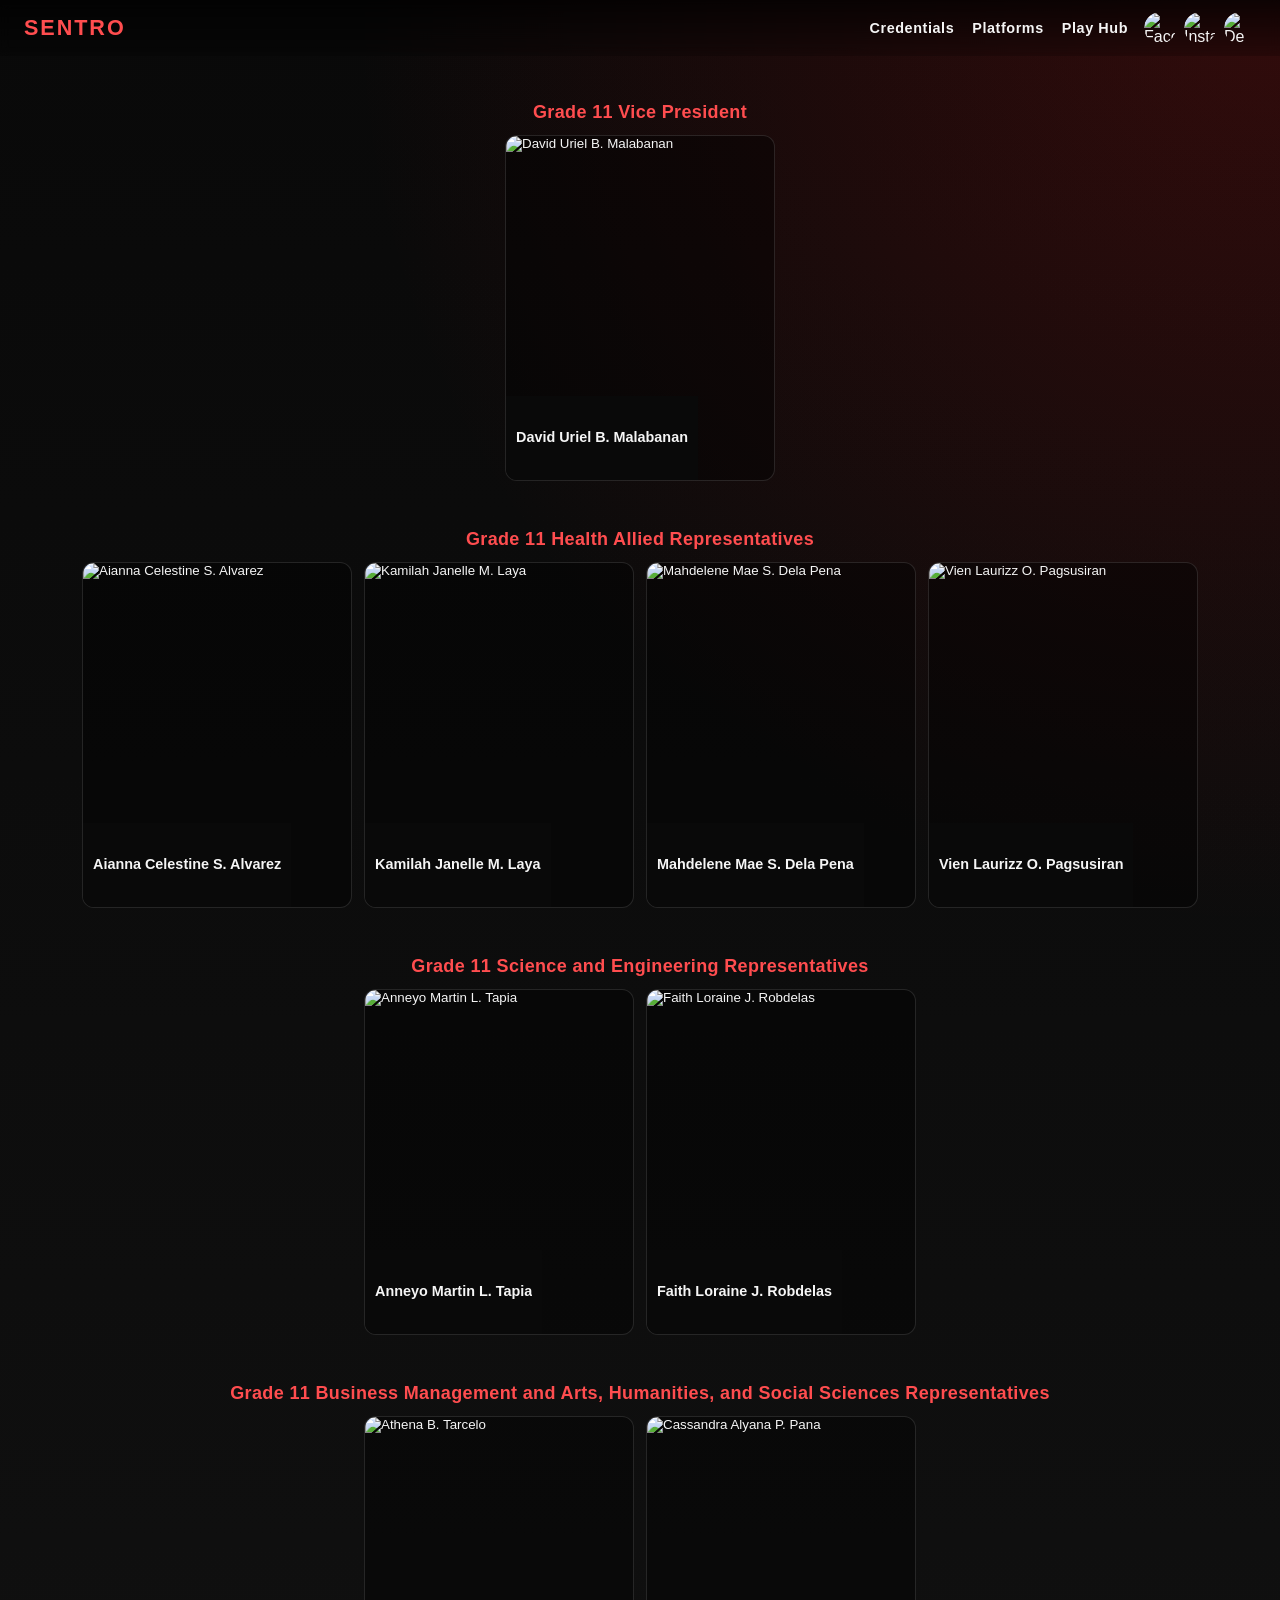
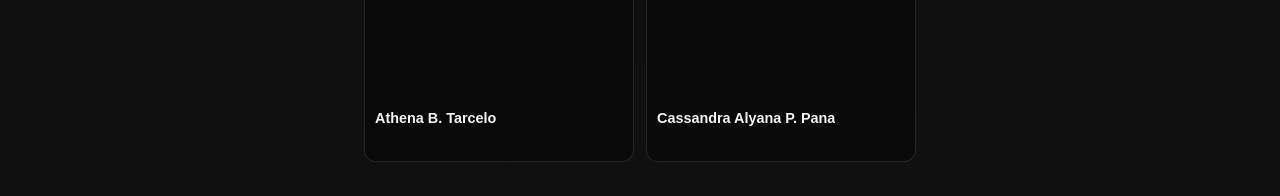
==== party-members.html @ a2cdb46d "Add files via upload" ====
<!DOCTYPE html>
<html lang="en">

<head>
  <meta charset="UTF-8">
  <meta name="viewport" content="width=device-width, initial-scale=1.0">
  <title>SENTRO | Credentials</title>
  <link rel="stylesheet" href="styles.css">
  <style>
    :root {
      --banner-offset: 86px;
    }

    .credentials-page {
      min-height: 100vh;
      box-sizing: border-box;
      padding: calc(var(--banner-offset) + 16px) 18px 34px;
      background:
        radial-gradient(circle at top right, rgba(194, 19, 19, 0.22), transparent 42%),
        linear-gradient(180deg, #090909 0%, #101010 100%);
      color: #f5f5f5;
    }

    .members-shell {
      max-width: 1200px;
      margin: 0 auto;
    }

    .members-groups {
      display: grid;
      gap: 48px;
    }

    .member-group {
      padding: 0;
    }

    .member-group-title {
      margin: 0 0 12px;
      font-size: 18px;
      font-weight: 700;
      color: #ff4d4f;
      letter-spacing: 0.02em;
      text-align: center;
    }

    .member-list {
      display: flex;
      flex-wrap: wrap;
      justify-content: center;
      align-items: stretch;
      gap: 12px;
    }

    .member-card {
      margin: 0;
      width: 270px;
      min-height: 330px;
      padding: 0;
      display: flex;
      flex-direction: column;
      border-radius: 12px;
      overflow: hidden;
      background: rgba(0, 0, 0, 0.4);
      border: 1px solid rgba(255, 255, 255, 0.12);
      color: inherit;
      text-align: left;
      cursor: pointer;
      transition: transform 0.2s ease, border-color 0.2s ease;
    }

    .member-card:hover,
    .member-card:focus-visible {
      transform: translateY(-3px);
      border-color: rgba(255, 77, 79, 0.55);
      outline: none;
    }

    .member-card img {
      display: block;
      width: 100%;
      height: 260px;
      object-fit: cover;
      object-position: center top;
    }

    .member-card figcaption {
      padding: 10px;
      background: rgba(9, 9, 9, 0.9);
      color: #f5f5f5;
      min-height: 64px;
      display: flex;
      align-items: center;
      justify-content: center;
    }

    .member-name {
      margin: 0;
      font-size: 0.9rem;
      font-weight: 700;
      line-height: 1.35;
      text-align: center;
      display: -webkit-box;
      line-clamp: 2;
      -webkit-box-orient: vertical;
      -webkit-line-clamp: 2;
      overflow: hidden;
    }

    .member-modal {
      position: fixed;
      inset: 0;
      z-index: 50;
      display: none;
      align-items: center;
      justify-content: center;
      padding: 16px;
      background: rgba(0, 0, 0, 0.7);
    }

    .member-modal.is-open {
      display: flex;
    }

    .member-modal-content {
      width: min(1120px, 100%);
      max-height: calc(100vh - 32px);
      border-radius: 14px;
      background: #ffffff;
      color: #111827;
      border: 1px solid #e5e7eb;
      box-shadow: 0 24px 48px rgba(0, 0, 0, 0.34);
      overflow: hidden;
      display: flex;
      flex-direction: column;
    }

    .member-modal-header {
      display: flex;
      align-items: center;
      justify-content: space-between;
      gap: 12px;
      padding: 14px 16px;
      border-bottom: 1px solid #e5e7eb;
      background: #fafafa;
    }

    .member-modal-title {
      margin: 0;
      font-size: 1.05rem;
      color: #111827;
    }

    .member-modal-close {
      width: 34px;
      height: 34px;
      border-radius: 999px;
      border: 1px solid #d1d5db;
      background: #ffffff;
      color: #111827;
      cursor: pointer;
      font-size: 1.1rem;
      font-weight: 700;
      line-height: 1;
    }

    .member-modal-body {
      display: grid;
      grid-template-columns: 290px minmax(0, 1fr);
      gap: 18px;
      padding: 18px;
      overflow: hidden;
      min-height: 0;
    }

    .member-modal-aside {
      display: grid;
      gap: 12px;
      align-content: start;
    }

    .member-modal-photo {
      width: 100%;
      border-radius: 10px;
      object-fit: cover;
      object-position: center top;
      aspect-ratio: 3 / 4;
      background: #f3f4f6;
    }

    .member-modal-meta {
      text-align: center;
      display: grid;
      gap: 6px;
    }

    .member-modal-member-name {
      margin: 0;
      color: #ff4d4f;
      font-size: 1.05rem;
      font-weight: 700;
      line-height: 1.3;
    }

    .member-modal-member-role {
      margin: 0;
      color: #575757;
      font-size: 0.95rem;
      font-weight: 400;
      line-height: 1.4;
    }

    .member-modal-main {
      min-width: 0;
      min-height: 0;
      display: flex;
      flex-direction: column;
    }

    .member-modal-list {
      margin: 0;
      padding: 0;
      list-style: none;
      display: grid;
      gap: 8px;
      color: #111827;
      line-height: 1.45;
    }

    .member-modal-credentials {
      margin-top: 0;
      display: grid;
      gap: 10px;
      overflow-y: auto;
      min-height: 0;
      -webkit-overflow-scrolling: touch;
    }

    .member-modal-credentials h3 {
      margin: 0;
      font-size: 0.95rem;
      color: #111827;
    }

    .member-modal-credentials ul {
      margin: 0;
      padding-left: 18px;
      color: #1f2937;
      line-height: 1.45;
    }

    .member-modal-credentials li {
      margin: 0 0 6px;
    }

    .member-modal-list strong {
      color: #ff4d4f;
      font-weight: 700;
    }

    @media (max-width: 900px) {
      :root {
        --banner-offset: 124px;
      }

      .credentials-page {
        padding: calc(var(--banner-offset) + 10px) 12px 24px;
      }

      .member-card img {
        height: 200px;
      }

      .member-card {
        width: 220px;
        min-height: 278px;
      }

      .member-modal-body {
        grid-template-columns: 1fr;
      }

      .member-modal-photo {
        max-width: 280px;
      }

      .member-modal-aside {
        justify-items: center;
      }
    }

    @media (max-width: 560px) {
      .member-list {
        justify-content: center;
      }

      .member-card {
        width: min(320px, 100%);
      }

      .member-card img {
        height: 240px;
      }

      .member-modal-body {
        padding: 14px;
      }
    }
  </style>
</head>

<body>
  <div id="site-banner-root"></div>

  <main class="credentials-page">
    <section class="members-shell" aria-label="Party members">
      <div class="members-groups"></div>
    </section>
  </main>

  <div class="member-modal" id="member-modal" aria-hidden="true">
    <div class="member-modal-content" role="dialog" aria-modal="true" aria-labelledby="member-modal-title">
      <div class="member-modal-header">
        <h2 class="member-modal-title" id="member-modal-title">Member Credentials</h2>
        <button class="member-modal-close" type="button" id="member-modal-close" aria-label="Close credentials">x</button>
      </div>
      <div class="member-modal-body">
        <div class="member-modal-aside">
          <img class="member-modal-photo" id="member-modal-photo" alt="">
          <div class="member-modal-meta">
            <p class="member-modal-member-name" id="member-modal-name"></p>
            <p class="member-modal-member-role" id="member-modal-role"></p>
          </div>
        </div>
        <div class="member-modal-main">
          <span id="member-modal-group" hidden></span>
          <div class="member-modal-credentials" id="member-modal-credentials"></div>
        </div>
      </div>
    </div>
  </div>

  <script src="script.js"></script>
</body>

</html>
---- styles.css ----
html {
  scroll-behavior: smooth;
}

body {
  font-family: Arial, sans-serif;
  margin: 0;
  padding: 0;
  background-color: #333;
}

.site-banner {
  position: fixed;
  top: 0;
  left: 0;
  right: 0;
  z-index: 10;
  display: flex;
  align-items: center;
  justify-content: space-between;
  gap: 16px;
  padding: 12px 24px;
  background: linear-gradient(180deg, rgba(0, 0, 0, 0.72) 0%, rgba(0, 0, 0, 0.18) 100%);
  backdrop-filter: blur(6px);
}

.brand-link,
.banner-nav a {
  color: #f5f5f5;
  text-decoration: none;
}

.brand-link {
  color: #ff4d4f;
  font-size: 1.35rem;
  font-weight: 700;
  letter-spacing: 0.09em;
}

.banner-right {
  display: flex;
  align-items: center;
  gap: 16px;
}

.banner-nav {
  display: flex;
  align-items: center;
  gap: 18px;
}

.banner-nav a {
  font-size: 0.9rem;
  font-weight: 600;
  letter-spacing: 0.04em;
  transition: opacity 0.2s ease, color 0.2s ease;
}

.banner-socials {
  display: flex;
  align-items: center;
  gap: 8px;
}

.social-link {
  display: inline-flex;
  align-items: center;
  justify-content: center;
  width: 32px;
  height: 32px;
  border-radius: 999px;
  overflow: hidden;
  color: #f5f5f5;
  text-decoration: none;
  transition: transform 0.2s ease, opacity 0.2s ease;
}

.social-link:hover,
.social-link:focus-visible {
  opacity: 1;
  transform: translateY(-2px);
}

.social-link svg {
  width: 20px;
  height: 20px;
  fill: currentColor;
}

.social-link img {
  display: block;
  width: 100%;
  height: 100%;
  object-fit: cover;
  border-radius: 999px;
}

.social-link text {
  fill: currentColor;
  font-size: 5.2px;
  font-weight: 700;
  font-family: Arial, sans-serif;
  letter-spacing: 0.4px;
}

.brand-link:hover,
.brand-link:focus-visible,
.banner-nav a:hover,
.banner-nav a:focus-visible {
  opacity: 0.78;
}

.banner-nav a:hover,
.banner-nav a:focus-visible {
  color: #ff4d4f;
}

@media (max-width: 900px) {
  .site-banner {
    flex-direction: column;
    align-items: flex-start;
    padding: 10px 14px;
  }

  .banner-right {
    width: 100%;
    flex-direction: column;
    align-items: flex-start;
    gap: 8px;
  }

  .banner-nav {
    flex-wrap: wrap;
    gap: 8px 12px;
  }

  .banner-socials {
    gap: 8px;
  }
}
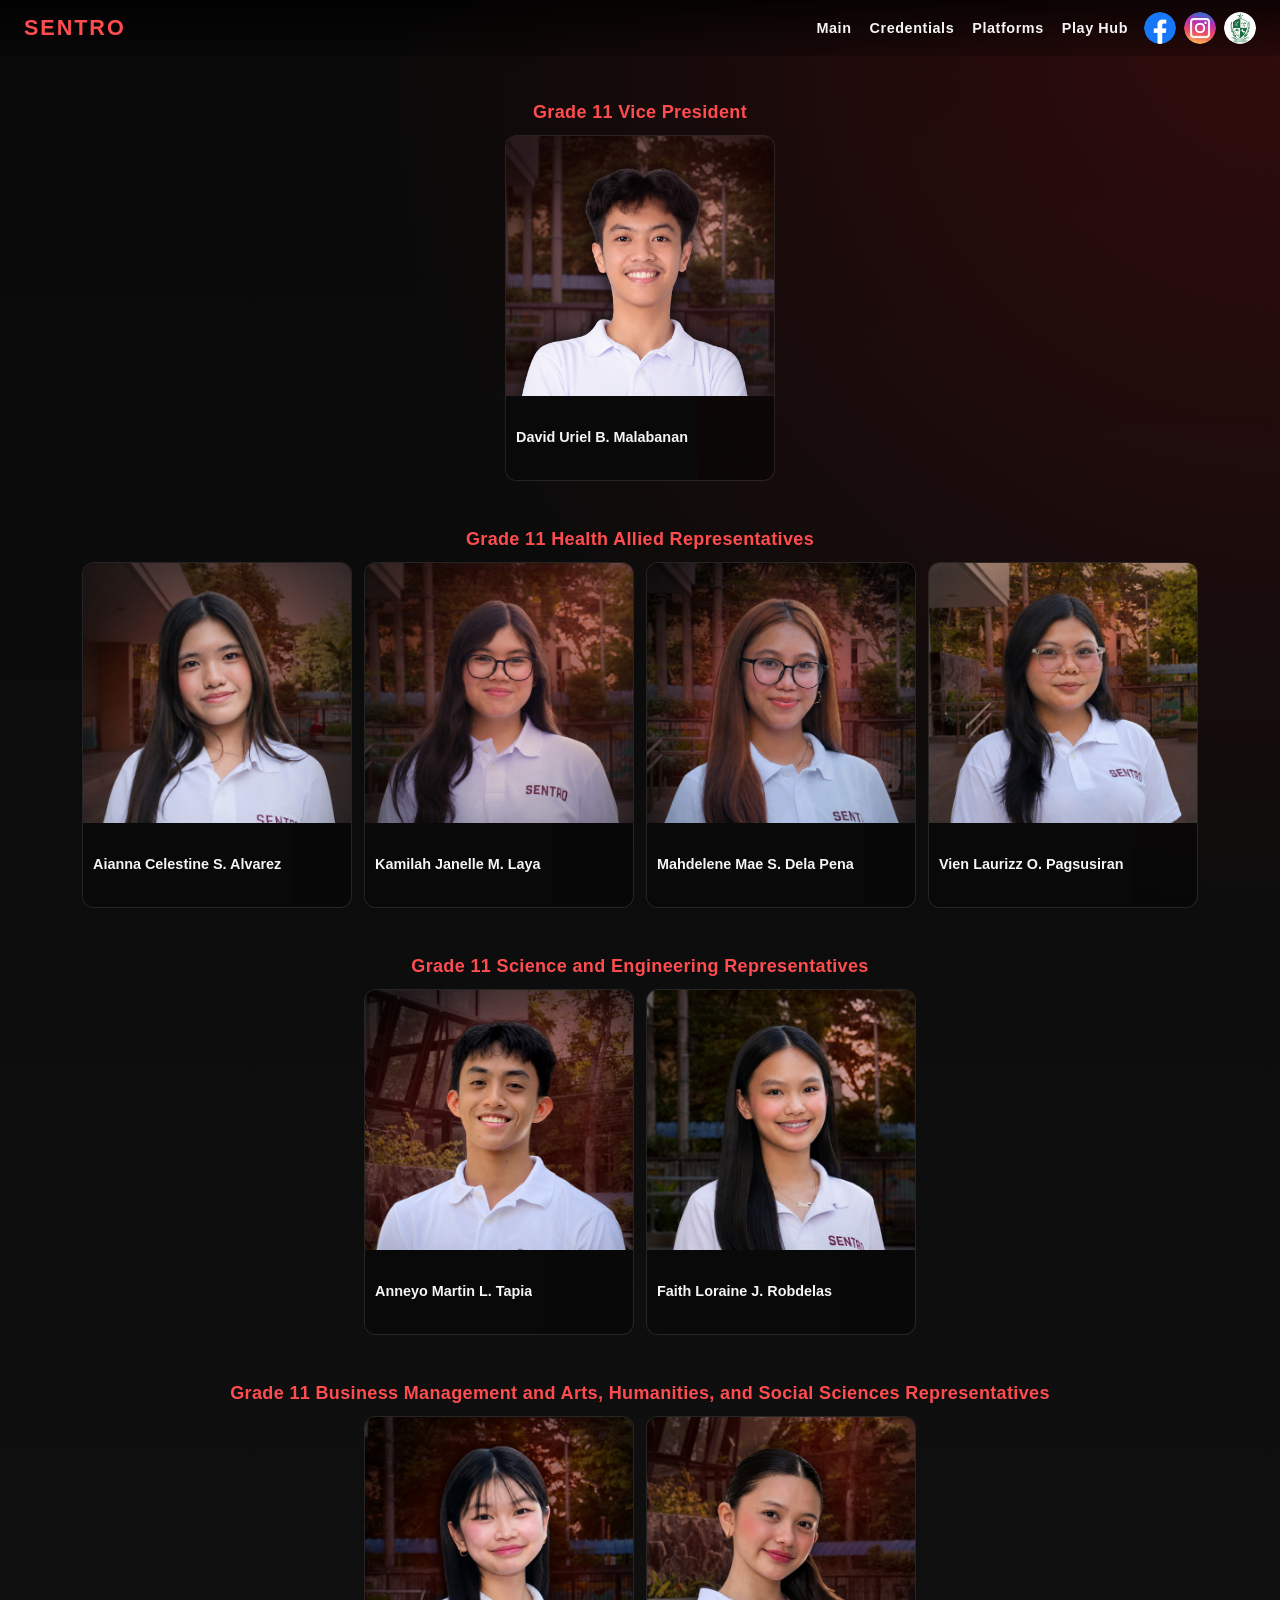
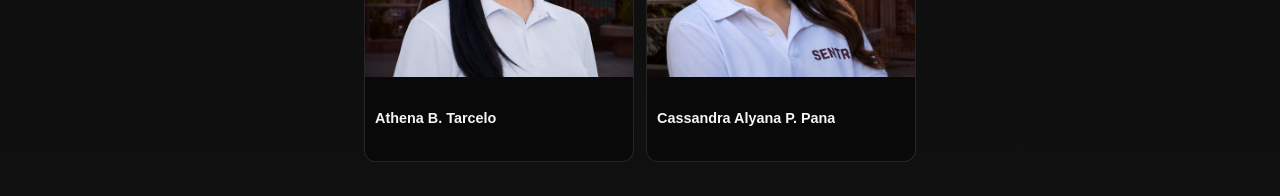
==== commit 38ff9b9f: "Add files via upload" ====
--- a/party-members.html
+++ b/party-members.html
@@ -5,7 +5,7 @@
   <meta charset="UTF-8">
   <meta name="viewport" content="width=device-width, initial-scale=1.0">
   <title>SENTRO | Credentials</title>
-  <link rel="stylesheet" href="styles.css">
+  <link rel="stylesheet" href="styles.css?v=1.0">
   <style>
     :root {
       --banner-offset: 86px;
@@ -340,7 +340,7 @@
     </div>
   </div>
 
-  <script src="script.js"></script>
+  <script src="script.js?v=1.0"></script>
 </body>
 
 </html>
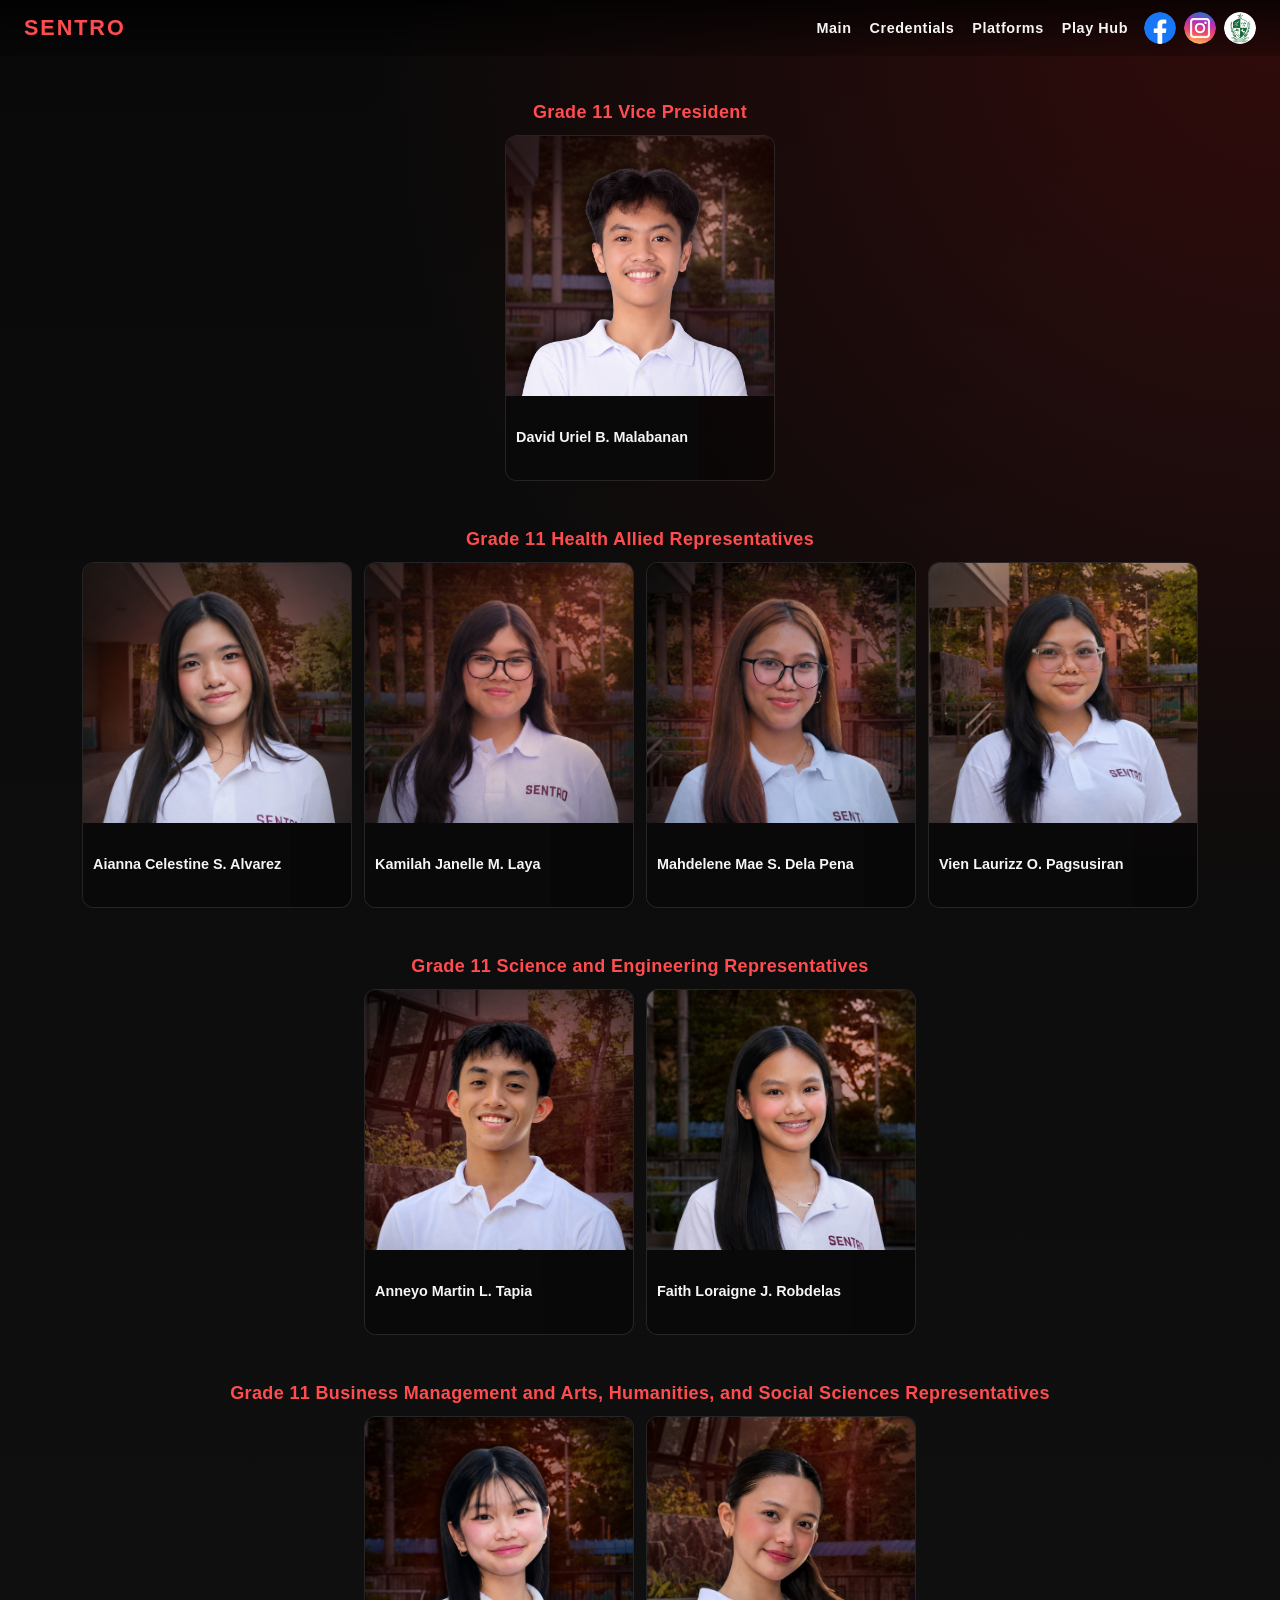
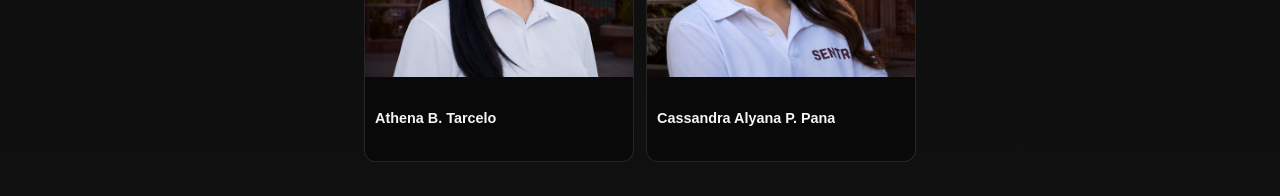
==== commit 9bb8d72c: "Increase version. Updated the HTML structure and styles for the party members page, including adjust" ====
--- a/party-members.html
+++ b/party-members.html
@@ -340,7 +340,7 @@
     </div>
   </div>
 
-  <script src="script.js?v=1.0"></script>
+  <script src="script.js?v=1.1"></script>
 </body>
 
 </html>
